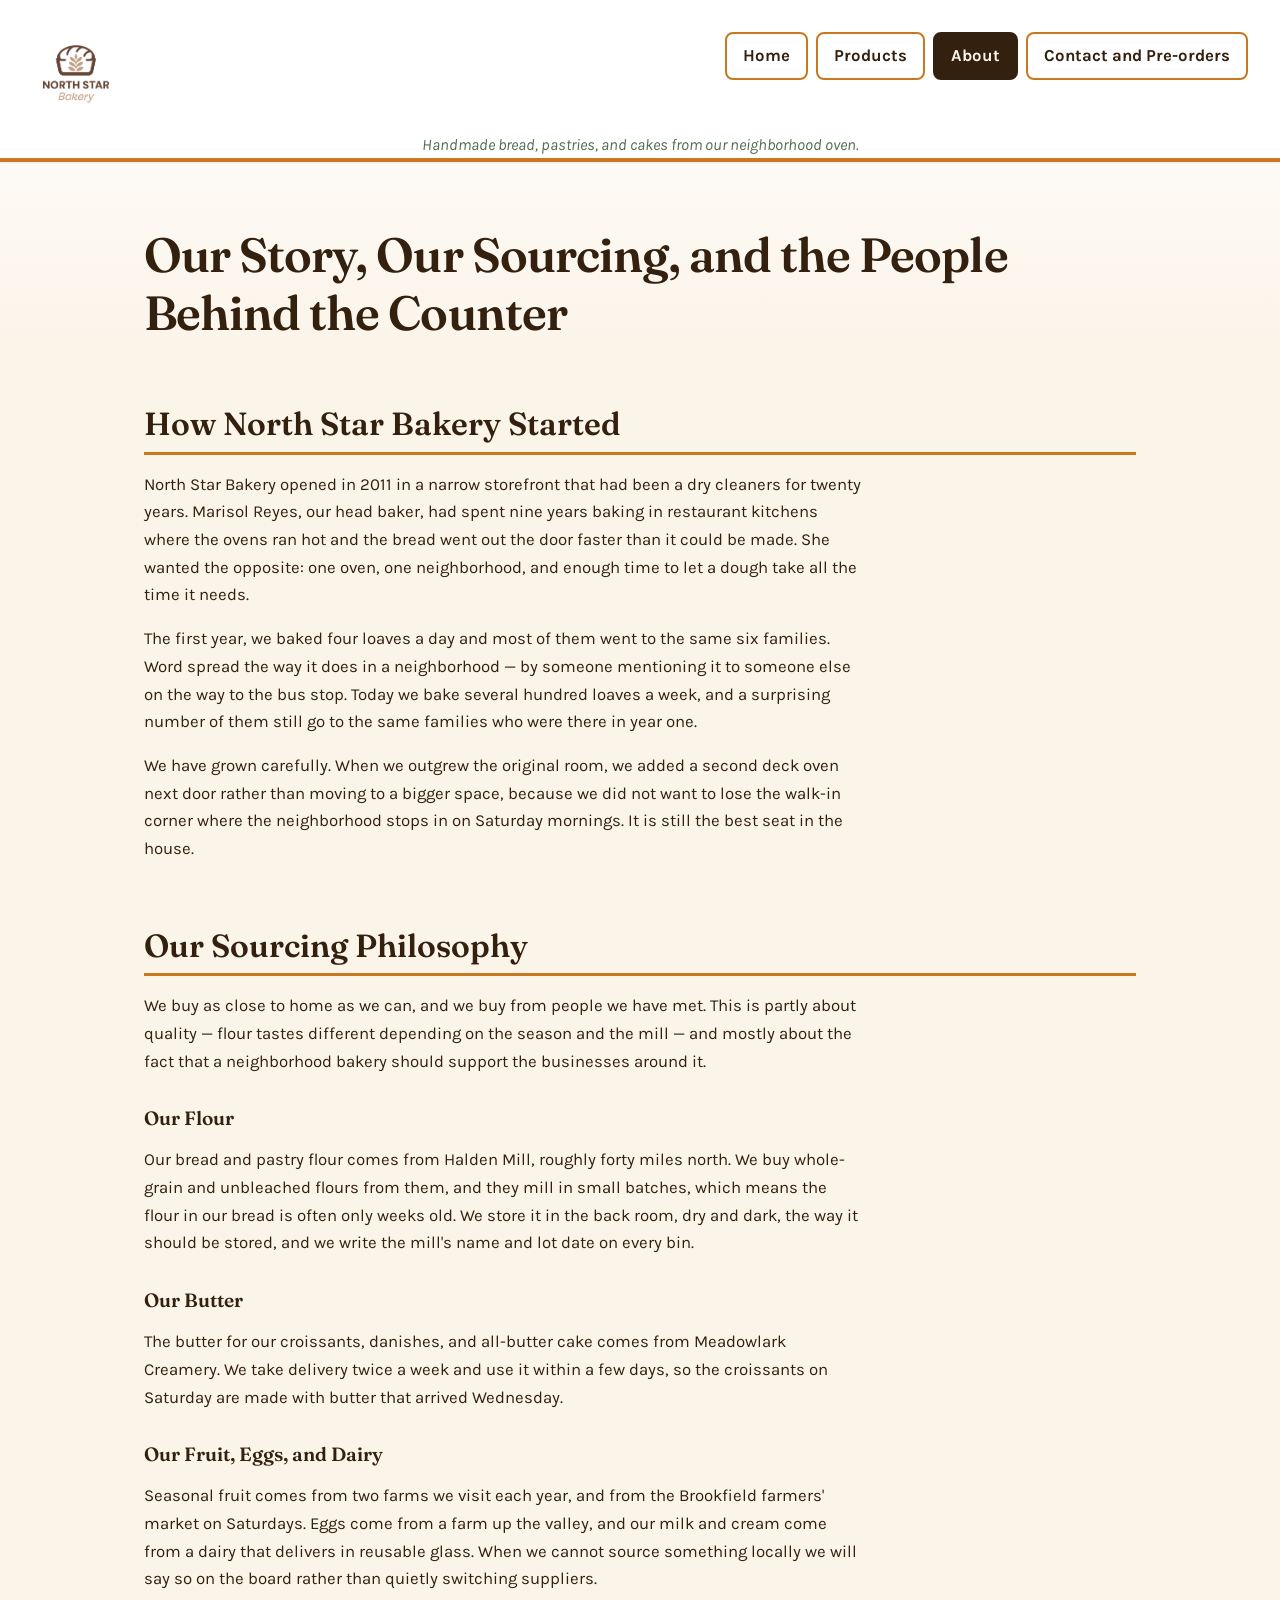
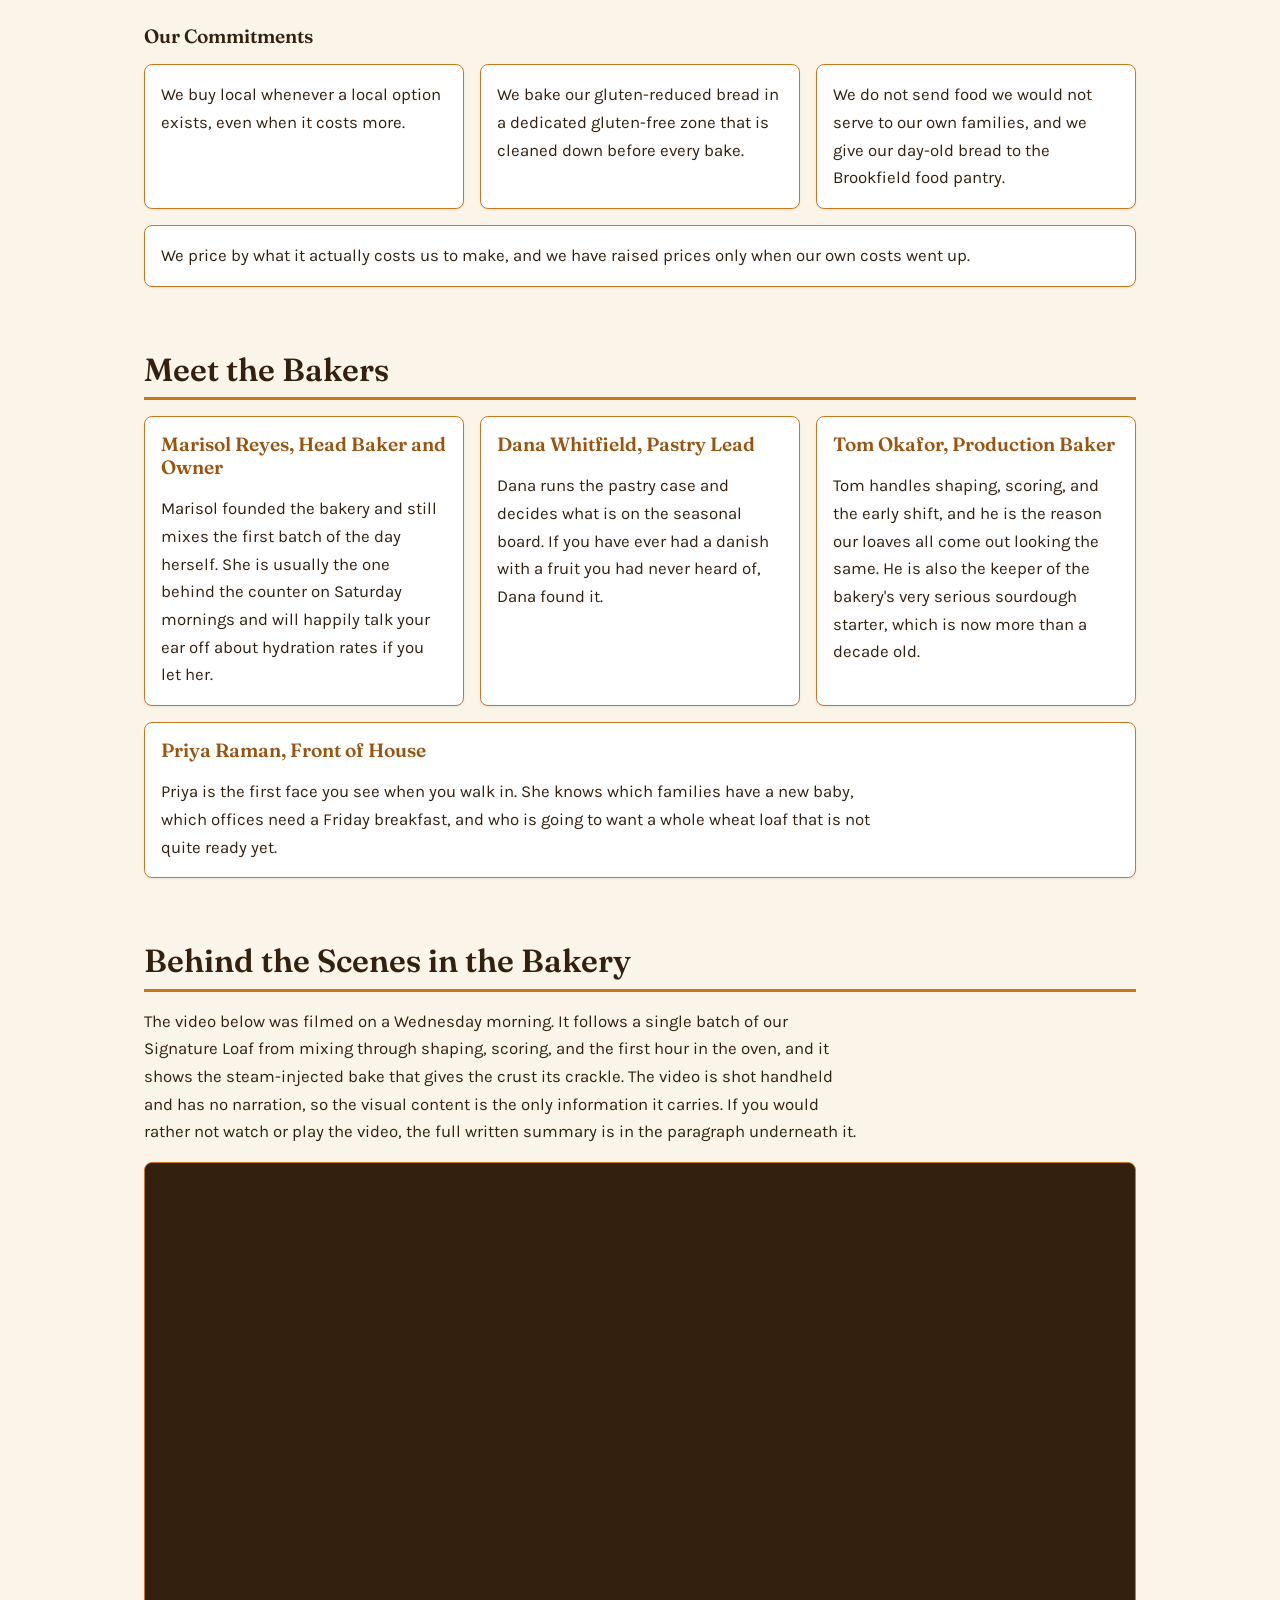
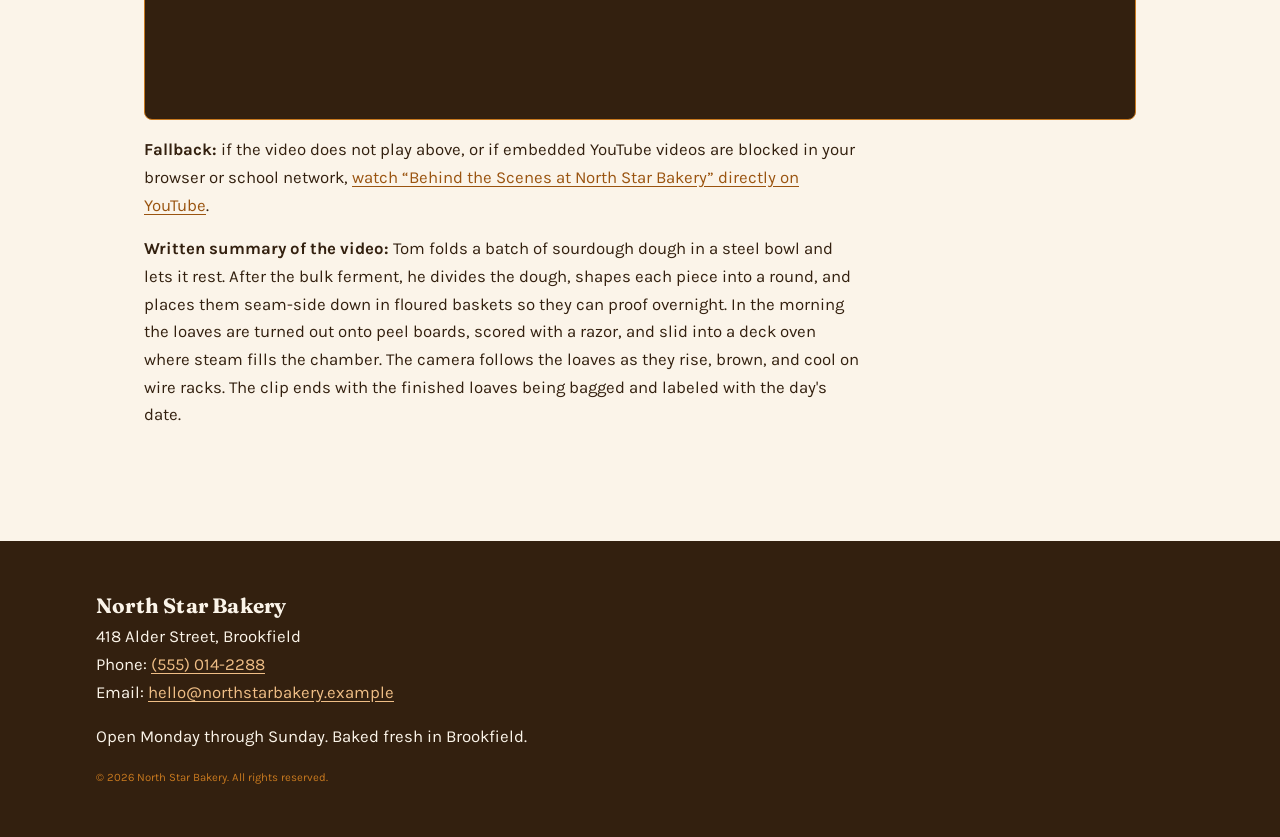
==== about.html @ d5a60be8 "Add files via upload" ====
<!DOCTYPE html>
<html lang="en">
<head>
    <meta charset="UTF-8">
    <meta name="viewport" content="width=device-width, initial-scale=1.0">
    <meta name="description" content="The story of North Star Bakery: how we started, where our flour comes from, and who bakes your bread every morning.">
    <title>About | North Star Bakery</title>
    <link rel="preconnect" href="https://fonts.googleapis.com">
    <link rel="preconnect" href="https://fonts.gstatic.com" crossorigin>
    <link href="https://fonts.googleapis.com/css2?family=Fraunces:opsz,wght@9..144,400;9..144,600;9..144,700&family=Karla:wght@400;500;700&display=swap" rel="stylesheet">
    <link rel="stylesheet" href="styles.css">
</head>
<body>
    <a class="skip-link" href="#main-content">Skip to main content</a>

    <header class="site-header">
        <img class="site-logo" src="Bakery_c/bakery-logo_c.png" alt="North Star Bakery logo" width="220" height="188">

        <p class="site-tagline">Handmade bread, pastries, and cakes from our neighborhood oven.</p>

        <nav class="site-nav" aria-label="Primary">
            <ul>
                <li><a href="index.html">Home</a></li>
                <li><a href="products.html">Products</a></li>
                <li><a href="about.html" aria-current="page">About</a></li>
                <li><a href="contact.html">Contact and Pre-orders</a></li>
            </ul>
        </nav>
    </header>

    <main id="main-content">
        <h1>Our Story, Our Sourcing, and the People Behind the Counter</h1>

        <section>
            <h2>How North Star Bakery Started</h2>
            <p>
                North Star Bakery opened in 2011 in a narrow storefront that had been a dry
                cleaners for twenty years. Marisol Reyes, our head baker, had spent nine years
                baking in restaurant kitchens where the ovens ran hot and the bread went out
                the door faster than it could be made. She wanted the opposite: one oven, one
                neighborhood, and enough time to let a dough take all the time it needs.
            </p>
            <p>
                The first year, we baked four loaves a day and most of them went to the same
                six families. Word spread the way it does in a neighborhood &mdash; by someone
                mentioning it to someone else on the way to the bus stop. Today we bake several
                hundred loaves a week, and a surprising number of them still go to the same
                families who were there in year one.
            </p>
            <p>
                We have grown carefully. When we outgrew the original room, we added a second
                deck oven next door rather than moving to a bigger space, because we did not
                want to lose the walk-in corner where the neighborhood stops in on Saturday
                mornings. It is still the best seat in the house.
            </p>
        </section>

        <section>
            <h2>Our Sourcing Philosophy</h2>
            <p>
                We buy as close to home as we can, and we buy from people we have met. This is
                partly about quality &mdash; flour tastes different depending on the season and
                the mill &mdash; and mostly about the fact that a neighborhood bakery should
                support the businesses around it.
            </p>

            <h3>Our Flour</h3>
            <p>
                Our bread and pastry flour comes from Halden Mill, roughly forty miles north.
                We buy whole-grain and unbleached flours from them, and they mill in small
                batches, which means the flour in our bread is often only weeks old. We store
                it in the back room, dry and dark, the way it should be stored, and we write
                the mill's name and lot date on every bin.
            </p>

            <h3>Our Butter</h3>
            <p>
                The butter for our croissants, danishes, and all-butter cake comes from
                Meadowlark Creamery. We take delivery twice a week and use it within a few
                days, so the croissants on Saturday are made with butter that arrived
                Wednesday.
            </p>

            <h3>Our Fruit, Eggs, and Dairy</h3>
            <p>
                Seasonal fruit comes from two farms we visit each year, and from the Brookfield
                farmers' market on Saturdays. Eggs come from a farm up the valley, and our milk
                and cream come from a dairy that delivers in reusable glass. When we cannot
                source something locally we will say so on the board rather than quietly
                switching suppliers.
            </p>

            <h3>Our Commitments</h3>
            <ul class="cards">
                <li class="card">We buy local whenever a local option exists, even when it costs more.</li>
                <li class="card">We bake our gluten-reduced bread in a dedicated gluten-free zone that is cleaned down before every bake.</li>
                <li class="card">We do not send food we would not serve to our own families, and we give our day-old bread to the Brookfield food pantry.</li>
                <li class="card">We price by what it actually costs us to make, and we have raised prices only when our own costs went up.</li>
            </ul>
        </section>

        <section>
            <h2>Meet the Bakers</h2>

            <div class="cards">
                <div class="card">
                    <h3>Marisol Reyes, Head Baker and Owner</h3>
                    <p>
                        Marisol founded the bakery and still mixes the first batch of the day
                        herself. She is usually the one behind the counter on Saturday mornings
                        and will happily talk your ear off about hydration rates if you let her.
                    </p>
                </div>

                <div class="card">
                    <h3>Dana Whitfield, Pastry Lead</h3>
                    <p>
                        Dana runs the pastry case and decides what is on the seasonal board. If
                        you have ever had a danish with a fruit you had never heard of, Dana
                        found it.
                    </p>
                </div>

                <div class="card">
                    <h3>Tom Okafor, Production Baker</h3>
                    <p>
                        Tom handles shaping, scoring, and the early shift, and he is the reason
                        our loaves all come out looking the same. He is also the keeper of the
                        bakery's very serious sourdough starter, which is now more than a decade
                        old.
                    </p>
                </div>

                <div class="card">
                    <h3>Priya Raman, Front of House</h3>
                    <p>
                        Priya is the first face you see when you walk in. She knows which families
                        have a new baby, which offices need a Friday breakfast, and who is going
                        to want a whole wheat loaf that is not quite ready yet.
                    </p>
                </div>
            </div>
        </section>

        <section>
            <h2>Behind the Scenes in the Bakery</h2>
            <p>
                The video below was filmed on a Wednesday morning. It follows a single batch of
                our Signature Loaf from mixing through shaping, scoring, and the first hour in
                the oven, and it shows the steam-injected bake that gives the crust its crackle.
                The video is shot handheld and has no narration, so the visual content is the
                only information it carries. If you would rather not watch or play the video,
                the full written summary is in the paragraph underneath it.
            </p>

            <div class="embed">
                <iframe src="https://www.youtube.com/embed/Y2e08tynBnY"
                        title="Behind the Scenes at North Star Bakery: shaping, scoring, and baking the Signature Loaf"
                        width="560" height="315" loading="lazy"
                        referrerpolicy="strict-origin-when-cross-origin"
                        allow="accelerometer; autoplay; clipboard-write; encrypted-media; gyroscope; picture-in-picture"
                        allowfullscreen></iframe>
            </div>

            <p>
                <strong>Fallback:</strong> if the video does not play above, or if embedded
                YouTube videos are blocked in your browser or school network,
                <a href="https://www.youtube.com/watch?v=Y2e08tynBnY">watch &ldquo;Behind the
                Scenes at North Star Bakery&rdquo; directly on YouTube</a>.
            </p>

            <p>
                <strong>Written summary of the video:</strong> Tom folds a batch of sourdough
                dough in a steel bowl and lets it rest. After the bulk ferment, he divides the
                dough, shapes each piece into a round, and places them seam-side down in floured
                baskets so they can proof overnight. In the morning the loaves are turned out
                onto peel boards, scored with a razor, and slid into a deck oven where steam fills
                the chamber. The camera follows the loaves as they rise, brown, and cool on
                wire racks. The clip ends with the finished loaves being bagged and labeled with
                the day's date.
            </p>
        </section>
    </main>

    <footer class="site-footer">
        <p>
            <strong>North Star Bakery</strong><br>
            418 Alder Street, Brookfield<br>
            Phone: <a href="tel:+15550142288">(555) 014-2288</a><br>
            Email: <a href="mailto:hello@northstarbakery.example">hello@northstarbakery.example</a>
        </p>
        <p>Open Monday through Sunday. Baked fresh in Brookfield.</p>
        <p><small>&copy; 2026 North Star Bakery. All rights reserved.</small></p>
    </footer>
</body>
</html>
---- styles.css ----
/* ============================================================
   North Star Bakery — Touchstone 3
   styles.css
   Mobile-first. Flexbox layout. 4 colors, 2 font families.
   Palette:
     4 brand colors:
     1. Espresso  #33200F  (text, footer, buttons)
     2. Flour     #FBF4E9  (page background)
     3. Crust     #9A5410  (links, accents, borders)
     4. Sage      #4F6B4E  (section labels, secondary accent)
     Plus one neutral (white) and two lighter tints of --crust, both
     required for hairline borders and for link contrast on dark.
   Fonts: Fraunces (headings) + Karla (body) — 2 families only.
   ============================================================ */

/* ---------- 1. Design tokens ---------- */
:root {
    /* ---- The 4 brand colors ---- */
    --espresso: #33200F;   /* 1. text, footer, buttons */
    --flour: #FBF4E9;      /* 2. page background */
    --crust: #9A5410;      /* 3. links, accents, borders */
    --sage: #4F6B4E;       /* 4. section labels, secondary accent */

    /* ---- Supporting values, not extra brand colors ---- */
    --card: #FFFFFF;            /* neutral: raised cards, forms, tables */
    --crust-tint: #C8791F;      /* lighter tint of --crust for hairlines */
    --crust-on-dark: #EFBE86;   /* lighter tint of --crust, for links on --espresso */

    /* Type */
    --font-display: "Fraunces", Georgia, "Times New Roman", serif;
    --font-body: "Karla", "Helvetica Neue", Arial, sans-serif;

    /* Spacing scale */
    --space-xs: 0.25rem;
    --space-sm: 0.5rem;
    --space-md: 1rem;
    --space-lg: 1.5rem;
    --space-xl: 2.5rem;
    --space-2xl: 3.5rem;

    /* Layout */
    --measure: 68rem;
    --radius: 0.5rem;
    --radius-lg: 0.875rem;
    --border: 1px solid var(--crust-tint);
    --shadow: 0 1px 2px rgba(51, 32, 15, 0.08);
    --shadow-lift: 0 6px 18px rgba(51, 32, 15, 0.12);
}

/* ---------- 2. Reset and base ---------- */
*,
*::before,
*::after {
    box-sizing: border-box;
}

html {
    -webkit-text-size-adjust: 100%;
    scroll-behavior: smooth;
}

body {
    margin: 0;
    /* Flexbox column so the footer can be pushed to the bottom
       on short pages without any extra markup. */
    display: flex;
    flex-direction: column;
    min-height: 100vh;
    font-family: var(--font-body);
    font-size: 1rem;
    line-height: 1.65;
    color: var(--espresso);
    background-color: var(--flour);
    /* Subtle warmth: a faint flour-dust tint at the top of the page. */
    background-image: linear-gradient(180deg, #FFFFFF 0%, var(--flour) 22rem);
}

/* Screenshots and images never overflow their column. */
img,
picture,
video {
    max-width: 100%;
}

img,
video {
    height: auto;
    display: block;
    border-radius: var(--radius);
}

/* ---------- 3. Skip link (accessibility) ---------- */
.skip-link {
    position: absolute;
    top: 0;
    left: 0;
    z-index: 100;
    margin: 0;
    padding: var(--space-sm) var(--space-md);
    font-weight: 700;
    color: var(--flour);
    background-color: var(--espresso);
    border-bottom-right-radius: var(--radius);
    text-decoration: none;
    /* Hidden until focused, revealed on keyboard focus. */
    transform: translateY(-120%);
}

.skip-link:focus {
    transform: translateY(0);
}

/* ---------- 4. Typography ---------- */
h1,
h2,
h3,
h4 {
    font-family: var(--font-display);
    font-weight: 600;
    line-height: 1.2;
    color: var(--espresso);
    margin: 0 0 var(--space-md);
    /* Keep long headings from overflowing on narrow phones. */
    overflow-wrap: break-word;
}

h1 {
    /* fluid type: scales with the viewport, no breakpoints needed */
    font-size: clamp(2rem, 6.5vw, 3rem);
    letter-spacing: -0.02em;
    margin-bottom: var(--space-lg);
}

h2 {
    font-size: clamp(1.5rem, 4.5vw, 2rem);
    margin-top: var(--space-2xl);
    padding-bottom: var(--space-sm);
    /* Crust-colored rule gives each section a scannable anchor. */
    border-bottom: 3px solid var(--crust-tint);
}

h3 {
    font-size: 1.2rem;
    margin-top: var(--space-lg);
}

h4 {
    font-size: 1.05rem;
}

p {
    margin: 0 0 var(--space-md);
    max-width: 68ch; /* comfortable reading measure */
}

ul,
ol {
    margin: 0 0 var(--space-md);
    padding-left: 1.25rem;
}

li {
    margin-bottom: var(--space-xs);
}

strong {
    font-weight: 700;
}

a {
    color: var(--crust);
    text-decoration: underline;
    text-underline-offset: 0.15em;
    transition: color 150ms ease;
}

a:hover {
    color: var(--espresso);
}

/* Visible focus for every interactive element. */
a:focus-visible,
button:focus-visible,
input:focus-visible,
select:focus-visible,
textarea:focus-visible,
audio:focus-visible,
video:focus-visible {
    outline: 3px solid var(--crust);
    outline-offset: 2px;
    border-radius: 2px;
}

/* Respect users who ask for less motion. */
@media (prefers-reduced-motion: reduce) {
    html {
        scroll-behavior: auto;
    }

    *,
    *::before,
    *::after {
        transition-duration: 0.01ms !important;
        animation-duration: 0.01ms !important;
    }
}

/* ---------- 5. Skip link fallback for no-CSS / very old readers ---------- */
/* (none required — the link is valid HTML either way) */

/* ---------- 6. Page shell ---------- */
header,
main,
footer {
    width: 100%;
}

main {
    flex: 1 0 auto; /* keeps the footer pinned to the bottom */
    width: 100%;
    max-width: var(--measure);
    margin: 0 auto;
    padding: var(--space-xl) var(--space-md) var(--space-2xl);
}

section {
    margin-bottom: var(--space-xl);
}

/* ---------- 7. Site header ---------- */
.site-header {
    padding: var(--space-lg) var(--space-md) 0;
    background-color: var(--card);
    border-bottom: 4px solid var(--crust-tint);
    box-shadow: var(--shadow);
    /* Flexbox: logo and name stack on mobile by default. */
    display: flex;
    flex-direction: column;
    align-items: center;
    gap: var(--space-sm);
    text-align: center;
}

.site-logo {
    width: 5.5rem;
    height: auto;
    border-radius: 0;
}

/* ---------- 8. Navigation ---------- */
.site-nav {
    width: 100%;
    max-width: var(--measure);
}

.site-nav ul {
    display: flex;
    flex-direction: column;
    gap: var(--space-xs);
    margin: 0;
    padding: 0 0 var(--space-md);
    list-style: none;
}

.site-nav a {
    display: block;
    padding: var(--space-sm) var(--space-md);
    font-weight: 700;
    color: var(--espresso);
    text-decoration: none;
    border-radius: var(--radius);
    border: 2px solid transparent;
}

.site-nav a:hover,
.site-nav a:focus-visible {
    background-color: var(--flour);
    color: var(--crust);
    border-color: var(--crust-tint);
}

/* The current page is marked in the markup with aria-current. */
.site-nav a[aria-current="page"] {
    background-color: var(--espresso);
    color: var(--flour);
    border-color: var(--espresso);
}

.site-tagline {
    margin: 0;
    max-width: none;
    font-size: 1rem;
    color: var(--sage);
    font-style: italic;
}

/* ---------- 9. Cards (Flexbox) ---------- */
/* The workhorse layout primitive. Items wrap by default and
   simply get more room as the viewport grows. */
.cards {
    display: flex;
    flex-wrap: wrap;
    gap: var(--space-md);
    margin: 0 0 var(--space-lg);
    padding: 0;
    list-style: none;
}

.card {
    flex: 1 1 17rem; /* grow to fill, shrink if needed, min 17rem */
    margin: 0;
    padding: var(--space-md);
    background-color: var(--card);
    border: var(--border);
    border-radius: var(--radius);
    box-shadow: var(--shadow);
}

.card > :last-child {
    margin-bottom: 0;
}

.card h3 {
    margin-top: 0;
    color: var(--crust);
}

.card:hover {
    box-shadow: var(--shadow-lift);
    border-color: var(--crust);
}

/* ---------- 10. Media: figure, audio, video ---------- */
figure {
    margin: var(--space-lg) 0;
    padding: var(--space-md);
    background-color: var(--card);
    border: var(--border);
    border-radius: var(--radius-lg);
    box-shadow: var(--shadow);
}

figure img {
    width: 100%;
    margin: 0;
    border-radius: var(--radius);
}

figcaption {
    margin-top: var(--space-md);
    padding-top: var(--space-md);
    font-size: 0.95rem;
    color: var(--espresso);
    /* A quote-style marker ties the caption to the client figure. */
    border-top: 2px solid var(--crust-tint);
}

.media-full {
    width: 100%;
    background-color: var(--espresso);
    /* Dark frame makes the media itself the focus. */
    border-radius: var(--radius);
    border: 1px solid var(--crust-tint);
}

audio,
video {
    width: 100%;
    margin-bottom: var(--space-md);
}

/* Responsive 16:9 video embed. The wrapper holds the aspect ratio so
   the YouTube iframe scales with the column instead of overflowing. */
.embed {
    position: relative;
    width: 100%;
    aspect-ratio: 16 / 9;
    margin-bottom: var(--space-md);
    background-color: var(--espresso);
    border: 1px solid var(--crust-tint);
    border-radius: var(--radius);
    overflow: hidden;
}

.embed iframe {
    position: absolute;
    inset: 0;
    width: 100%;
    height: 100%;
    border: 0;
}

/* ---------- 11. Tables ---------- */
table {
    width: 100%;
    margin: 0 0 var(--space-lg);
    border-collapse: collapse;
    background-color: var(--card);
    border: var(--border);
    border-radius: var(--radius);
    overflow: hidden;
    font-size: 0.95rem;
}

caption {
    padding-bottom: var(--space-sm);
    font-family: var(--font-display);
    font-size: 1.1rem;
    font-weight: 600;
    text-align: left;
    color: var(--espresso);
}

th,
td {
    padding: var(--space-sm) var(--space-md);
    text-align: left;
    border-bottom: 1px solid var(--crust-tint);
}

thead th {
    font-family: var(--font-display);
    background-color: var(--espresso);
    color: var(--flour);
    border-bottom: none;
}

tbody th {
    font-weight: 700;
    color: var(--espresso);
}

/* ---------- 12. Forms ---------- */
form {
    padding: var(--space-lg);
    background-color: var(--card);
    border: var(--border);
    border-radius: var(--radius-lg);
    box-shadow: var(--shadow);
}

fieldset {
    margin: 0 0 var(--space-lg);
    padding: var(--space-md);
    border: 2px solid var(--crust-tint);
    border-radius: var(--radius);
}

legend {
    padding: 0 var(--space-sm);
    font-family: var(--font-display);
    font-size: 1.15rem;
    font-weight: 600;
    color: var(--crust);
}

/* Flexbox form rows: full width on mobile, side by side when
   each field has at least 16rem of room. */
.fields {
    display: flex;
    flex-wrap: wrap;
    gap: var(--space-md);
}

.field {
    flex: 1 1 16rem;
    margin: 0;
    max-width: none;
}

/* Textareas always take the full row. */
.field--wide {
    flex-basis: 100%;
}

.field label,
.field > label {
    display: block;
    margin-bottom: var(--space-xs);
    font-weight: 700;
    font-size: 0.95rem;
}

.field small {
    display: block;
    margin-top: var(--space-xs);
    font-size: 0.85rem;
    line-height: 1.5;
    color: var(--espresso);
}

input[type="text"],
input[type="email"],
input[type="tel"],
input[type="date"],
select,
textarea {
    width: 100%;
    padding: var(--space-sm) var(--space-md);
    font-family: var(--font-body);
    font-size: 1rem;
    /* 16px minimum stops iOS Safari zooming on focus. */
    color: var(--espresso);
    background-color: var(--flour);
    border: 2px solid var(--crust-tint);
    border-radius: var(--radius);
}

input:hover,
select:hover,
textarea:hover {
    border-color: var(--crust);
}

input:focus,
select:focus,
textarea:focus {
    background-color: var(--card);
}

input[type="checkbox"] {
    width: 1.25rem;
    height: 1.25rem;
    margin-right: var(--space-sm);
    vertical-align: middle;
    accent-color: var(--crust);
}

/* Checkbox labels are inline so the box sits beside the text. */
label:has(> input[type="checkbox"]) {
    display: flex;
    align-items: center;
    font-weight: 700;
}

.form-actions {
    display: flex;
    flex-wrap: wrap;
    gap: var(--space-md);
    margin-bottom: var(--space-md);
}

button {
    flex: 0 1 auto;
    padding: var(--space-sm) var(--space-lg);
    font-family: var(--font-body);
    font-size: 1rem;
    font-weight: 700;
    color: var(--flour);
    background-color: var(--espresso);
    border: 2px solid var(--espresso);
    border-radius: var(--radius);
    cursor: pointer;
    transition: background-color 150ms ease, border-color 150ms ease;
}

button:hover {
    background-color: var(--crust);
    border-color: var(--crust);
}

button[type="reset"] {
    color: var(--espresso);
    background-color: transparent;
}

button[type="reset"]:hover {
    color: var(--flour);
    background-color: var(--espresso);
}

/* ---------- 13. Site footer ---------- */
.site-footer {
    margin-top: auto; /* sticks to the bottom of the flex column */
    padding: var(--space-xl) var(--space-md);
    color: var(--flour);
    background-color: var(--espresso);
}

.site-footer > * {
    max-width: var(--measure);
    margin-left: auto;
    margin-right: auto;
}

.site-footer a {
    color: var(--crust-on-dark);
}

.site-footer a:hover {
    color: var(--flour);
}

.site-footer strong {
    font-family: var(--font-display);
    font-size: 1.3rem;
    letter-spacing: 0.01em;
}

.site-footer p:last-child {
    margin-bottom: 0;
    font-size: 0.85rem;
    color: var(--crust-tint);
}

address {
    margin-bottom: var(--space-lg);
    font-style: normal;
    line-height: 1.75;
}

/* ============================================================
   14. Responsive — larger screens
   Mobile-first: everything above applies to small screens only.
   ============================================================ */

/* --- Small phones (up to 26rem): tighten type and spacing --- */
@media (max-width: 25.99rem) {
    body {
        font-size: 0.95rem;
    }

    main {
        padding: var(--space-lg) var(--space-md) var(--space-xl);
    }

    .site-header {
        padding-top: var(--space-md);
    }

    table {
        font-size: 0.85rem;
    }

    th,
    td {
        padding: var(--space-sm);
    }

    .field {
        flex-basis: 100%;
    }
}

/* --- Large phones and small tablets (from 34em / 544px) --- */
@media (min-width: 34em) {
    .site-nav ul {
        flex-direction: row;
        flex-wrap: wrap;
        justify-content: center;
        gap: var(--space-sm);
    }

    .site-nav a {
        border: 2px solid var(--crust-tint);
    }

    form {
        padding: var(--space-xl);
    }
}

/* --- Tablets and small laptops (from 48em / 768px) --- */
@media (min-width: 48em) {
    main {
        padding: var(--space-2xl) var(--space-lg) var(--space-2xl);
    }

    /* Header switches from stacked to a row: logo left, nav right. */
    .site-header {
        flex-direction: row;
        flex-wrap: wrap;
        justify-content: space-between;
        align-items: center;
        gap: var(--space-md) var(--space-lg);
        padding: var(--space-lg) var(--space-lg) 0;
        text-align: left;
    }

    .site-tagline {
        order: 3;
        flex-basis: 100%;
        text-align: center;
    }

    .site-nav {
        width: auto;
    }

    .site-nav ul {
        justify-content: flex-end;
        padding-bottom: var(--space-lg);
    }

    h2 {
        margin-top: var(--space-2xl);
    }

    /* Cards get tighter so three fit on a row. */
    .card {
        flex-basis: 15rem;
    }

    figure {
        padding: var(--space-lg);
    }
}

/* --- Laptops and desktops (from 64em / 1024px) --- */
@media (min-width: 64em) {
    :root {
        /* More generous rhythm once there is room for it. */
        --space-lg: 2rem;
        --space-xl: 3rem;
        --space-2xl: 4rem;
    }

    body {
        font-size: 1.05rem;
    }

    main {
        padding: var(--space-2xl) var(--space-xl);
    }

    h1 {
        margin-bottom: var(--space-xl);
    }

    /* Wider line length is safe to raise on large screens. */
    p {
        max-width: 72ch;
    }

    .card {
        flex-basis: 18rem;
    }

    /* Two-column split: the featured media sits beside its own text
       instead of stacking, once there is room for both. */
    .split {
        display: flex;
        flex-wrap: wrap;
        align-items: flex-start;
        gap: var(--space-xl);
    }

    .split > * {
        flex: 1 1 20rem;
        margin: 0;
    }

    table {
        font-size: 1rem;
    }
}

/* --- Print: drop the chrome, keep the content --- */
@media print {
    body {
        background: #fff;
        color: #000;
    }

    .site-nav,
    .skip-link,
    form,
    .form-actions {
        display: none;
    }

    main {
        max-width: none;
    }
}
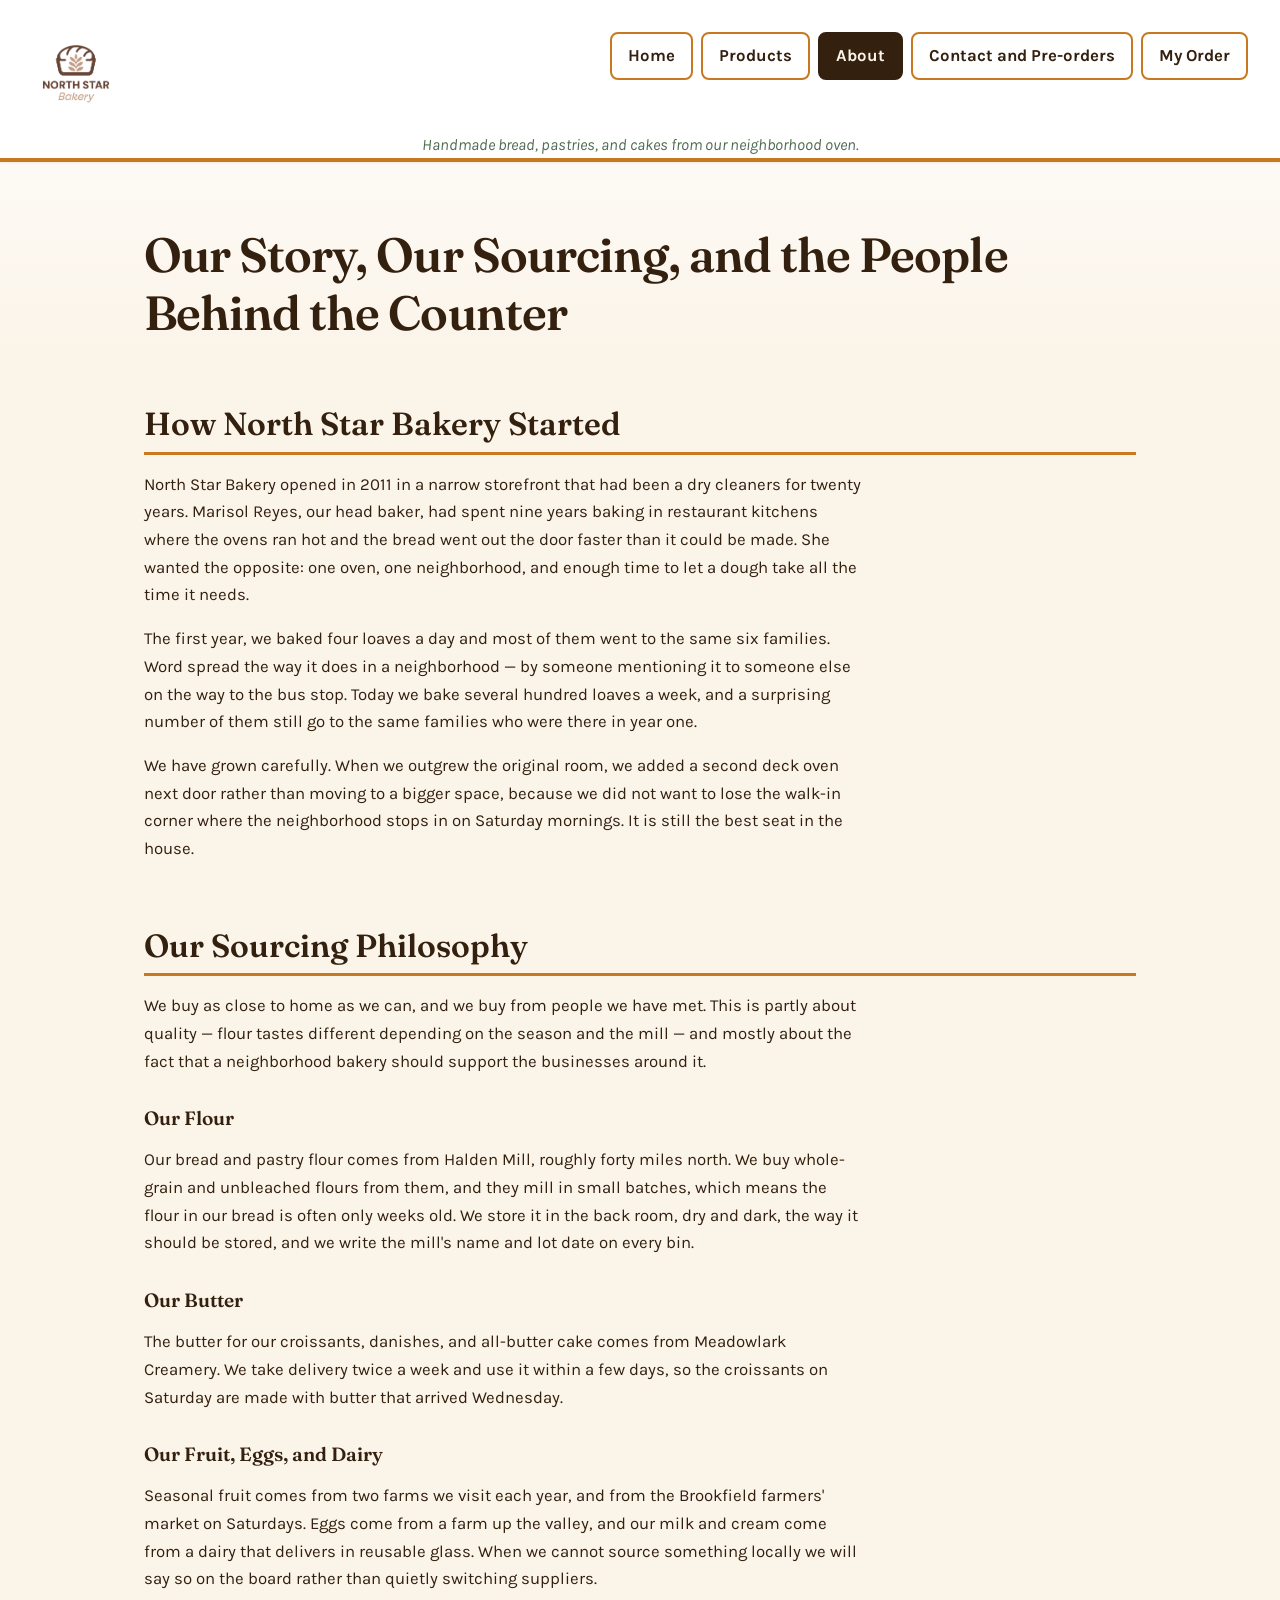
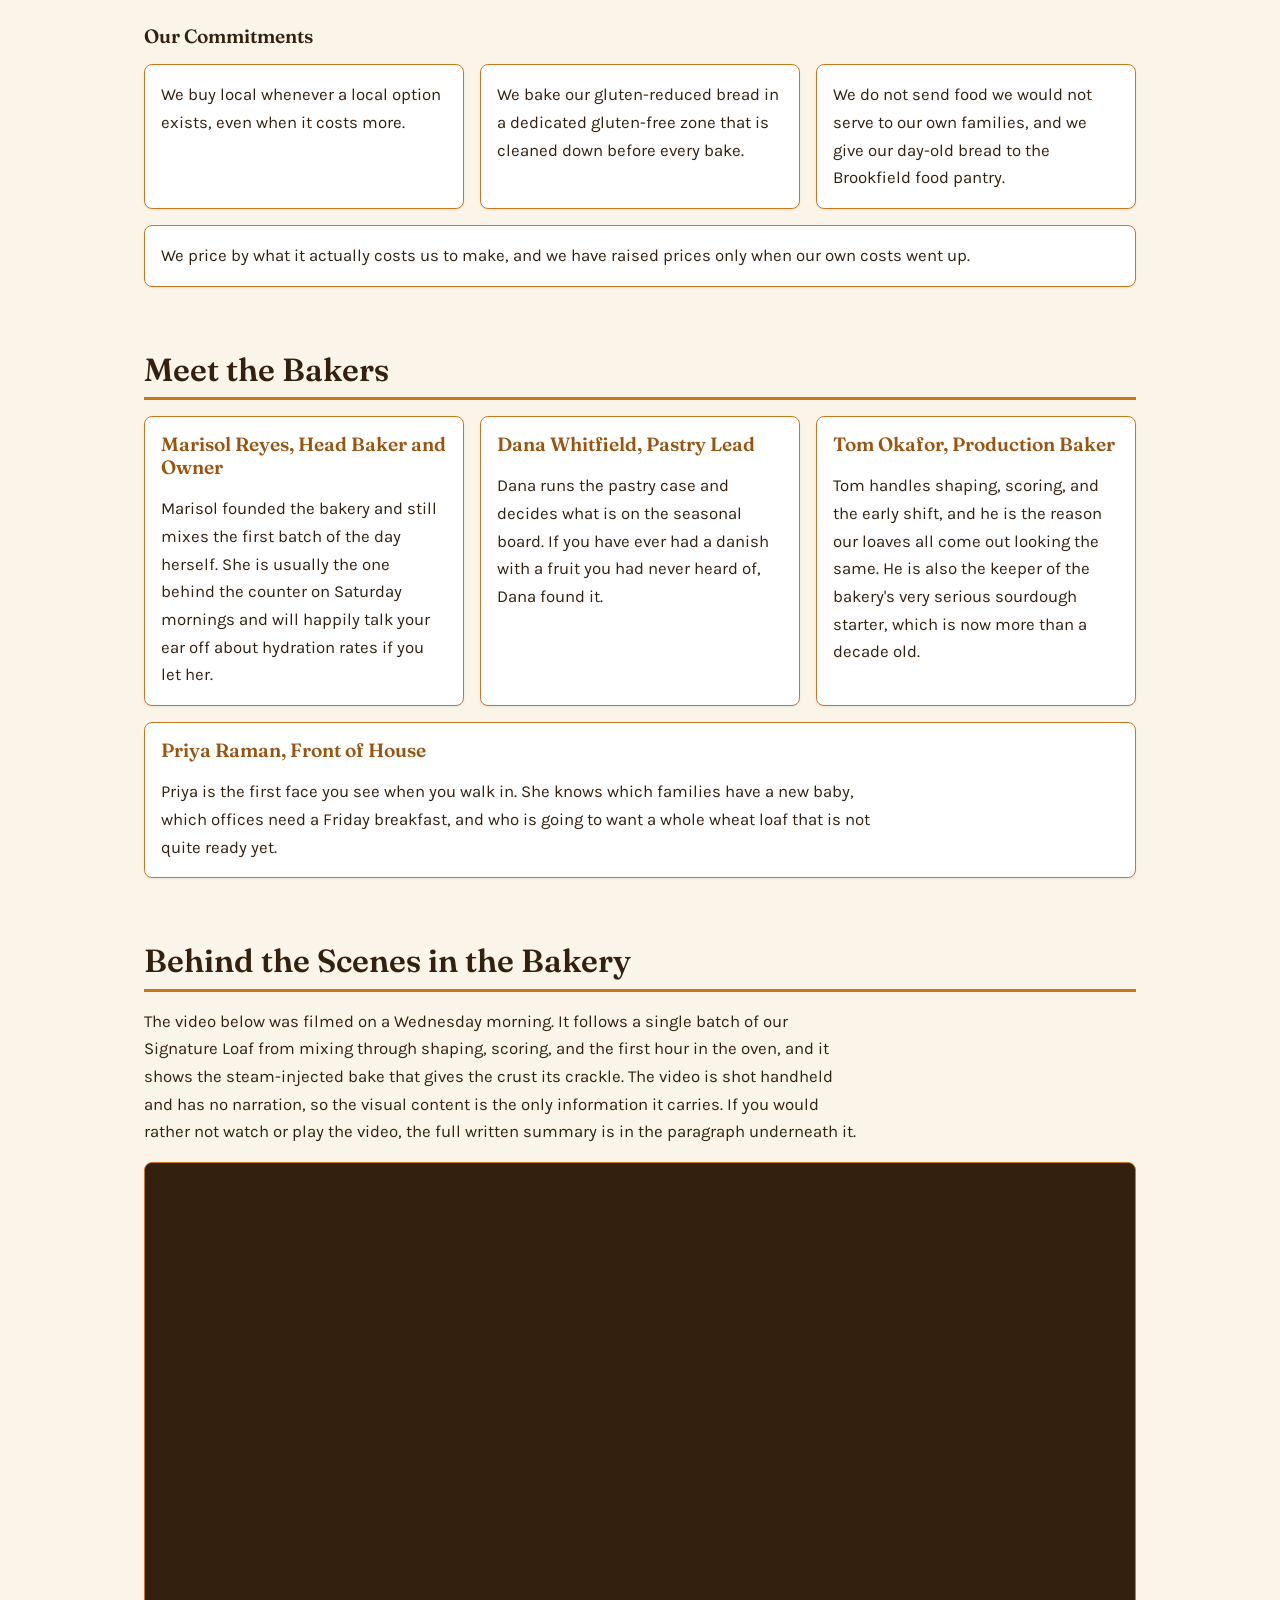
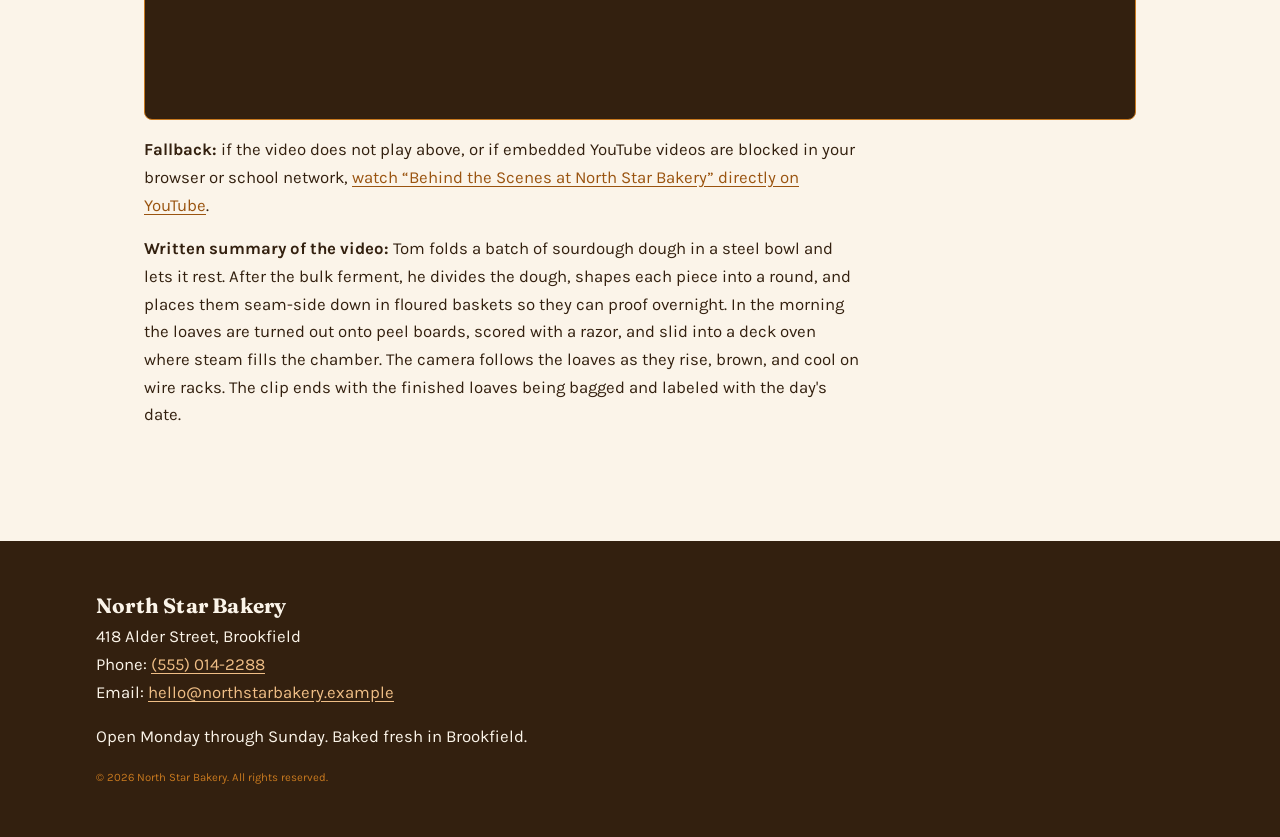
==== commit af4f8b48: "Add files via upload" ====
--- a/about.html
+++ b/about.html
@@ -24,6 +24,7 @@
                 <li><a href="products.html">Products</a></li>
                 <li><a href="about.html" aria-current="page">About</a></li>
                 <li><a href="contact.html">Contact and Pre-orders</a></li>
+                <li><a href="products.html#order-builder">My Order <span class="nav-badge" data-order-badge hidden>0</span></a></li>
             </ul>
         </nav>
     </header>
@@ -192,5 +193,9 @@
         <p>Open Monday through Sunday. Baked fresh in Brookfield.</p>
         <p><small>&copy; 2026 North Star Bakery. All rights reserved.</small></p>
     </footer>
+    <script src="js/data.js" defer></script>
+    <script src="js/storage.js" defer></script>
+    <script src="js/order-list.js" defer></script>
+    <script src="js/validate.js" defer></script>
 </body>
 </html>
--- a/styles.css
+++ b/styles.css
@@ -25,6 +25,7 @@
     --card: #FFFFFF;            /* neutral: raised cards, forms, tables */
     --crust-tint: #C8791F;      /* lighter tint of --crust for hairlines */
     --crust-on-dark: #EFBE86;   /* lighter tint of --crust, for links on --espresso */
+    --error: #9B2226;           /* status only: form error text and borders */
 
     /* Type */
     --font-display: "Fraunces", Georgia, "Times New Roman", serif;
@@ -73,6 +74,24 @@
     background-color: var(--flour);
     /* Subtle warmth: a faint flour-dust tint at the top of the page. */
     background-image: linear-gradient(180deg, #FFFFFF 0%, var(--flour) 22rem);
+}
+
+/* Utility classes below set display values, which would otherwise beat
+   the browser's built-in [hidden] { display: none }. */
+[hidden] {
+    display: none !important;
+}
+
+.visually-hidden {
+    position: absolute;
+    width: 1px;
+    height: 1px;
+    margin: -1px;
+    padding: 0;
+    overflow: hidden;
+    clip: rect(0 0 0 0);
+    white-space: nowrap;
+    border: 0;
 }
 
 /* Screenshots and images never overflow their column. */
@@ -518,6 +537,32 @@
     background-color: var(--card);
 }
 
+.field-error {
+    display: block;
+    margin-top: var(--space-xs);
+    font-size: 0.9rem;
+    font-weight: 700;
+    color: var(--error);
+}
+
+/* The word "Error" means the state is not communicated by colour alone. */
+.field-error::before {
+    content: "Error: ";
+}
+
+input.is-invalid,
+select.is-invalid,
+textarea.is-invalid {
+    border-width: 3px;
+    border-color: var(--error);
+}
+
+input.is-valid,
+select.is-valid,
+textarea.is-valid {
+    border-color: var(--sage);
+}
+
 input[type="checkbox"] {
     width: 1.25rem;
     height: 1.25rem;
@@ -559,17 +604,300 @@
     border-color: var(--crust);
 }
 
-button[type="reset"] {
+button[type="reset"],
+.button-secondary {
     color: var(--espresso);
     background-color: transparent;
 }
 
-button[type="reset"]:hover {
+button[type="reset"]:hover,
+.button-secondary:hover {
     color: var(--flour);
     background-color: var(--espresso);
-}
-
-/* ---------- 13. Site footer ---------- */
+    border-color: var(--espresso);
+}
+
+button:disabled {
+    opacity: 0.5;
+    cursor: not-allowed;
+}
+
+button[type="reset"]:disabled:hover,
+.button-secondary:disabled:hover {
+    color: var(--espresso);
+    background-color: transparent;
+    border-color: var(--espresso);
+}
+
+/* ---------- 13. Interactive pre-order builder ---------- */
+
+/* Nav counter. Updates on every page via js/order-list.js. */
+.nav-badge {
+    display: inline-block;
+    min-width: 1.5rem;
+    padding: 0 0.35rem;
+    font-size: 0.8rem;
+    font-weight: 700;
+    line-height: 1.5;
+    text-align: center;
+    color: var(--flour);
+    background-color: var(--crust);
+    border-radius: 999px;
+}
+
+.site-nav a[aria-current="page"] .nav-badge {
+    color: var(--espresso);
+    background-color: var(--flour);
+}
+
+/* Category filter chips */
+.filter-chips {
+    display: flex;
+    flex-wrap: wrap;
+    gap: var(--space-sm);
+    margin: 0 0 var(--space-md);
+}
+
+.chip {
+    padding: 0.4rem 1rem;
+    font-family: var(--font-body);
+    font-size: 0.95rem;
+    font-weight: 700;
+    color: var(--espresso);
+    background-color: var(--card);
+    border: 2px solid var(--crust-tint);
+    border-radius: 999px;
+    cursor: pointer;
+}
+
+.chip:hover {
+    border-color: var(--crust);
+    color: var(--crust);
+}
+
+.chip--active {
+    color: var(--flour);
+    background-color: var(--espresso);
+    border-color: var(--espresso);
+}
+
+.filter-loading,
+.catalog-count,
+.catalog-empty {
+    margin: 0 0 var(--space-md);
+    font-size: 0.95rem;
+    color: var(--sage);
+    font-style: italic;
+}
+
+/* Product cards pushed by JavaScript */
+.product-card {
+    display: flex;
+    flex-direction: column;
+}
+
+.product-category {
+    margin: 0 0 var(--space-xs);
+    font-size: 0.72rem;
+    font-weight: 700;
+    letter-spacing: 0.08em;
+    text-transform: uppercase;
+    color: var(--sage);
+}
+
+.product-blurb {
+    margin: 0 0 var(--space-md);
+    font-size: 0.95rem;
+}
+
+.product-meta {
+    display: flex;
+    flex-wrap: wrap;
+    align-items: center;
+    gap: var(--space-sm);
+    /* Pushes the button to the bottom so cards line up neatly. */
+    margin: auto 0 var(--space-md);
+}
+
+.product-price {
+    font-weight: 700;
+}
+
+.tag {
+    padding: 0.1rem 0.5rem;
+    font-size: 0.75rem;
+    font-weight: 700;
+    color: var(--sage);
+    border: 1px solid var(--sage);
+    border-radius: 999px;
+}
+
+.tag--preorder {
+    color: var(--crust);
+    border-color: var(--crust);
+}
+
+.add-button {
+    margin-top: auto;
+}
+
+/* The list panel */
+.order-panel {
+    padding: var(--space-lg);
+    margin-bottom: var(--space-lg);
+    background-color: var(--card);
+    border: var(--border);
+    border-radius: var(--radius-lg);
+    box-shadow: var(--shadow);
+}
+
+.order-empty {
+    margin: 0 0 var(--space-md);
+    color: var(--sage);
+    font-style: italic;
+}
+
+.order-items {
+    margin: 0 0 var(--space-md);
+    padding: 0;
+    list-style: none;
+}
+
+.order-item {
+    display: flex;
+    flex-wrap: wrap;
+    align-items: center;
+    gap: var(--space-sm);
+    padding: 0.6rem 0;
+    border-bottom: 1px solid var(--crust-tint);
+}
+
+.order-item-name {
+    flex: 1 1 12rem;
+    font-weight: 700;
+}
+
+.qty {
+    display: flex;
+    align-items: center;
+    gap: var(--space-xs);
+}
+
+.qty-button {
+    width: 2rem;
+    padding: 0.1rem;
+    font-size: 1.1rem;
+    line-height: 1.4;
+}
+
+.qty-amount {
+    min-width: 2rem;
+    text-align: center;
+    font-weight: 700;
+}
+
+.order-item-price {
+    flex: 0 0 auto;
+    min-width: 4.5rem;
+    text-align: right;
+    font-weight: 700;
+}
+
+.remove-button {
+    padding: 0.2rem 0.5rem;
+    font-size: 0.85rem;
+    color: var(--crust);
+    background-color: transparent;
+    border-color: transparent;
+    text-decoration: underline;
+}
+
+.remove-button:hover {
+    color: var(--flour);
+    background-color: var(--crust);
+    border-color: var(--crust);
+}
+
+.order-totals {
+    display: grid;
+    grid-template-columns: max-content auto;
+    gap: var(--space-sm) var(--space-lg);
+    justify-content: start;
+    margin: 0 0 var(--space-md);
+    padding-top: var(--space-md);
+    border-top: 3px solid var(--crust-tint);
+}
+
+.order-totals dt {
+    font-weight: 700;
+    color: var(--sage);
+}
+
+.order-totals dd {
+    margin: 0;
+    font-weight: 700;
+}
+
+.order-notice,
+.order-handoff {
+    margin: 0 0 var(--space-md);
+    padding: var(--space-sm) var(--space-md);
+    background-color: var(--flour);
+    border-left: 4px solid var(--sage);
+    border-radius: 0 var(--radius) var(--radius) 0;
+    font-size: 0.95rem;
+}
+
+/* Sits inside the form's flex row, so it claims a full line. */
+.order-handoff {
+    flex-basis: 100%;
+    border-left-color: var(--crust);
+}
+
+.order-message {
+    margin: var(--space-sm) 0 0;
+    font-weight: 700;
+    color: var(--sage);
+}
+
+/* Validation summary and success panel */
+.form-summary {
+    margin: 0 0 var(--space-lg);
+    padding: var(--space-md) var(--space-lg);
+    background-color: var(--flour);
+    border: 2px solid var(--error);
+    border-radius: var(--radius);
+}
+
+.form-summary h3 {
+    margin: 0 0 var(--space-sm);
+    color: var(--error);
+}
+
+.form-summary ul {
+    margin: 0;
+}
+
+.form-success {
+    margin: 0 0 var(--space-lg);
+    padding: var(--space-lg);
+    background-color: var(--card);
+    border: 3px solid var(--sage);
+    border-radius: var(--radius-lg);
+}
+
+.form-success h3 {
+    margin-top: 0;
+    color: var(--sage);
+}
+
+.form-success-note {
+    font-size: 0.85rem;
+    font-style: italic;
+    color: var(--sage);
+}
+
+/* ---------- 14. Site footer ---------- */
 .site-footer {
     margin-top: auto; /* sticks to the bottom of the flex column */
     padding: var(--space-xl) var(--space-md);
